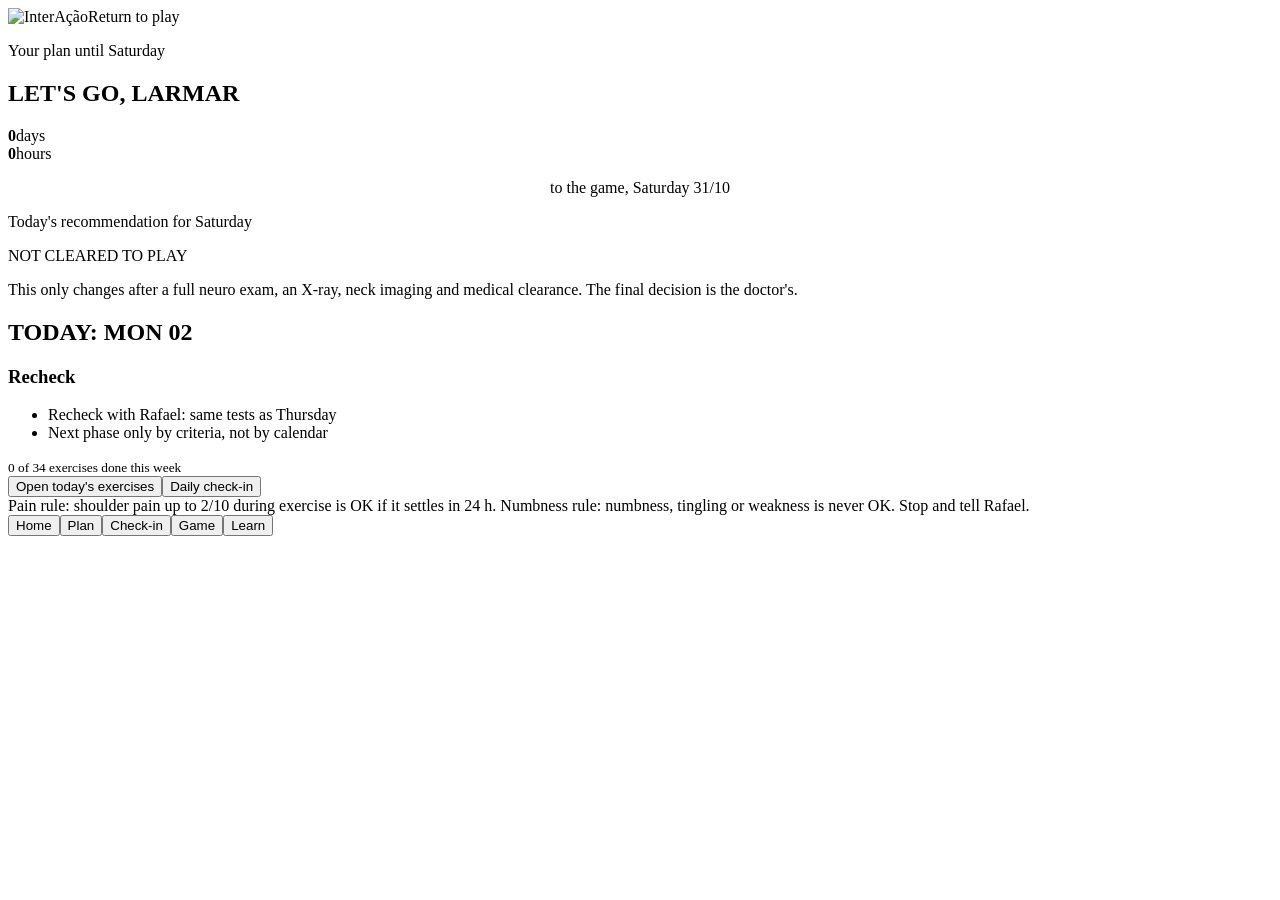
==== r/e8e15060fb34c5be218c7145/index.html @ 5620eea9 "Add rehab app (1/2)" ====
<!doctype html><html lang="en"><head><meta charset="utf-8"><meta name="viewport" content="width=device-width,initial-scale=1,viewport-fit=cover">
<meta name="robots" content="noindex,nofollow"><meta name="referrer" content="no-referrer"><meta name="theme-color" content="#08090A">
<title>Rehab plan</title><link rel="stylesheet" href="style.css"></head>
<body><header><img src="images/logo.svg" alt="InterAção"><span class="tag">Return to play</span></header>
<main><section id="home"></section><section id="day"></section><section id="check"></section><section id="game"></section><section id="learn"></section></main>
<div id="alert" class="alert"></div>
<nav><button data-t="home" onclick="go('home')">Home</button><button data-t="day" onclick="go('day')">Plan</button><button data-t="check" onclick="go('check')">Check-in</button><button data-t="game" onclick="go('game')">Game</button><button data-t="learn" onclick="go('learn')">Learn</button></nav>
<script src="app.js"></script></body></html>
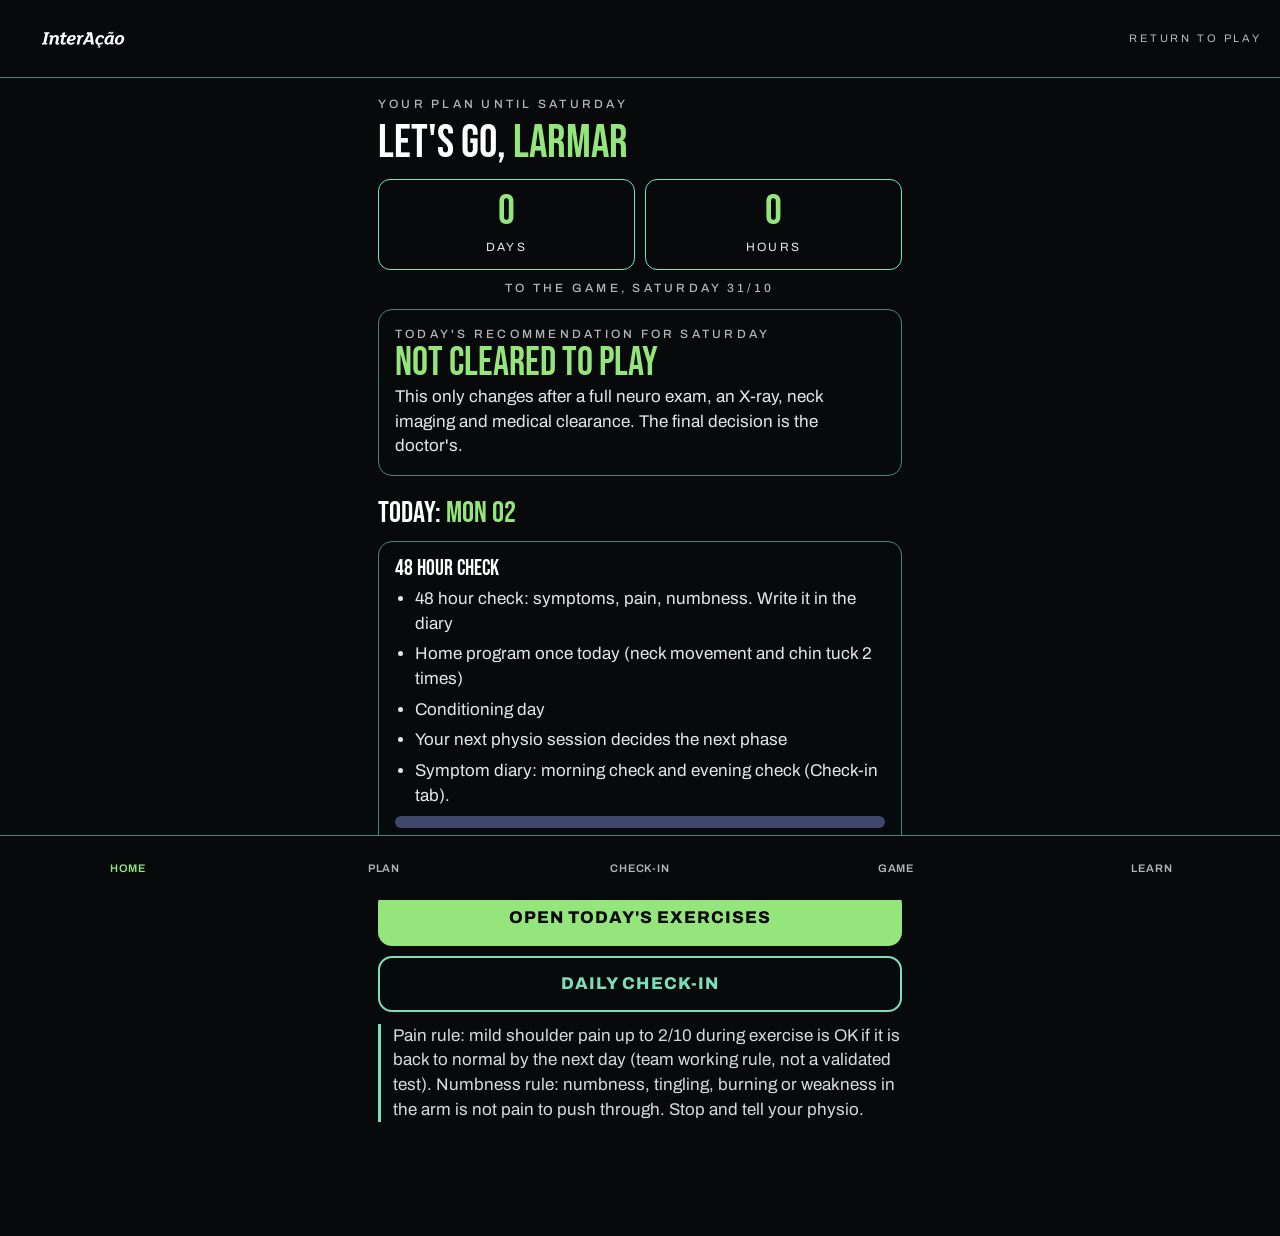
==== commit c5d113d6: "Patient app: PWA install support" ====
--- a/r/e8e15060fb34c5be218c7145/index.html
+++ b/r/e8e15060fb34c5be218c7145/index.html
@@ -1,6 +1,6 @@
 <!doctype html><html lang="en"><head><meta charset="utf-8"><meta name="viewport" content="width=device-width,initial-scale=1,viewport-fit=cover">
 <meta name="robots" content="noindex,nofollow"><meta name="referrer" content="no-referrer"><meta name="theme-color" content="#08090A">
-<title>Rehab plan</title><link rel="stylesheet" href="style.css"></head>
+<link rel="manifest" href="manifest.json"><link rel="icon" href="images/icon.svg" type="image/svg+xml"><link rel="apple-touch-icon" href="images/icon.svg"><meta name="apple-mobile-web-app-capable" content="yes"><meta name="mobile-web-app-capable" content="yes"><meta name="apple-mobile-web-app-title" content="Rehab"><title>Rehab plan</title><link rel="stylesheet" href="style.css"></head>
 <body><header><img src="images/logo.svg" alt="InterAção"><span class="tag">Return to play</span></header>
 <main><section id="home"></section><section id="day"></section><section id="check"></section><section id="game"></section><section id="learn"></section></main>
 <div id="alert" class="alert"></div>
--- a/r/e8e15060fb34c5be218c7145/style.css
+++ b/r/e8e15060fb34c5be218c7145/style.css
@@ -0,0 +1,55 @@
+@font-face{font-family:'Archivo';src:url([data-uri]) format('woff2');font-weight:400 900;font-display:swap}
+@font-face{font-family:'Bebas Neue';src:url([data-uri]) format('woff2');font-display:swap}
+*{box-sizing:border-box;margin:0;padding:0}
+html,body{background:#08090A;color:rgba(255,255,255,.9);font-family:'Archivo',system-ui,sans-serif;font-size:17px;line-height:1.45}
+body{padding-bottom:84px}
+header{display:flex;justify-content:space-between;align-items:center;padding:14px 18px;border-bottom:1px solid #4C8577}
+header img{width:130px;height:auto}
+header .tag{font-size:11px;letter-spacing:.26em;text-transform:uppercase;color:rgba(255,255,255,.7)}
+main{padding:18px;max-width:560px;margin:0 auto}
+h1,h2,h3{font-family:'Bebas Neue',sans-serif;font-weight:400;line-height:1.04;text-transform:uppercase;color:#fff}
+h1{font-size:46px;margin:6px 0 12px}h2{font-size:30px;margin:22px 0 10px}h3{font-size:22px;margin:0 0 6px}
+.k{color:#94E67C}.m{color:#7ADFBB}
+.micro{font-size:12px;font-weight:500;letter-spacing:.27em;text-transform:uppercase;color:rgba(255,255,255,.7)}
+.card{border:1px solid #4C8577;border-radius:14px;padding:16px;margin:12px 0;background:#08090A}
+.card.ind{background:#40476D;border-color:#40476D}
+.note{border-left:3px solid #7ADFBB;padding-left:12px;margin:12px 0;color:rgba(255,255,255,.85)}
+.no{font-family:'Bebas Neue';font-size:40px;color:#94E67C;line-height:1.04}
+.count{display:flex;gap:10px;margin:10px 0}
+.count div{flex:1;border:1px solid #7ADFBB;border-radius:12px;padding:10px;text-align:center}
+.count b{display:block;font-family:'Bebas Neue';font-size:42px;color:#94E67C;font-weight:400;line-height:1.04}
+.count span{font-size:12px;letter-spacing:.2em;text-transform:uppercase}
+.btn{display:block;width:100%;min-height:56px;border:0;border-radius:14px;background:#94E67C;color:#08090A;font:800 17px 'Archivo';text-transform:uppercase;letter-spacing:.06em;margin:10px 0;cursor:pointer;text-align:center;text-decoration:none;display:flex;align-items:center;justify-content:center;padding:8px 12px;line-height:1.2}
+.btn.alt{background:transparent;color:#7ADFBB;border:2px solid #7ADFBB}
+.days{display:flex;gap:8px;overflow-x:auto;padding:4px 0 10px}
+.days button{flex:none;min-width:64px;min-height:64px;border-radius:12px;border:1px solid #4C8577;background:#08090A;color:#fff;font:600 13px 'Archivo'}
+.days button b{display:block;font-family:'Bebas Neue';font-size:24px;font-weight:400}
+.days button.on{background:#7ADFBB;color:#08090A;border-color:#7ADFBB}
+.bar{height:12px;border-radius:6px;background:#40476D;overflow:hidden;margin:8px 0}
+.bar i{display:block;height:100%;background:#94E67C}
+.ex{display:flex;gap:12px;align-items:flex-start;padding:14px 0;border-bottom:1px solid #40476D}
+.ex label{flex:1}
+.chk{flex:none;width:34px;height:34px;accent-color:#94E67C;margin-top:4px}
+.img{width:100%;aspect-ratio:16/10;border:1px dashed #4C8577;border-radius:12px;display:flex;flex-direction:column;align-items:center;justify-content:center;margin:8px 0;color:rgba(255,255,255,.7);font-size:12px;text-align:center;padding:8px;overflow:hidden}
+.img img{width:100%;height:100%;object-fit:contain}
+.dose{display:inline-block;background:#7ADFBB;color:#08090A;font-weight:700;font-size:13px;padding:3px 10px;border-radius:20px;margin:4px 0}
+.stop{font-size:14px;color:rgba(255,255,255,.75)}
+.pend{display:inline-block;border:1px dashed #94E67C;color:#94E67C;font-size:12px;padding:1px 8px;border-radius:10px;font-weight:700}
+ul.l{padding-left:20px}ul.l li{margin:6px 0}
+.list li{list-style:none;display:flex;gap:12px;padding:10px 0;border-bottom:1px solid #40476D}
+.pain{display:grid;grid-template-columns:repeat(6,1fr);gap:6px}
+.pain button,.yn button{min-height:52px;border-radius:10px;border:1px solid #4C8577;background:#08090A;color:#fff;font:700 18px 'Archivo'}
+.pain button.on,.yn button.on{background:#94E67C;color:#08090A}
+.yn{display:grid;grid-template-columns:1fr 1fr;gap:8px}
+.where{display:grid;grid-template-columns:1fr 1fr;gap:8px}
+.where label{border:1px solid #4C8577;border-radius:10px;padding:12px;display:flex;gap:8px;align-items:center;min-height:52px}
+.where input{width:24px;height:24px;accent-color:#94E67C}
+.alert{position:fixed;inset:0;background:#08090A;z-index:20;padding:24px;overflow:auto;display:none}
+.alert.show{display:block}
+.alert .big{font-family:'Bebas Neue';font-size:64px;line-height:1.04;color:#94E67C}
+.alert.em{background:#40476D}
+nav{position:fixed;left:0;right:0;bottom:0;display:grid;grid-template-columns:repeat(5,1fr);background:#08090A;border-top:1px solid #4C8577;z-index:10}
+nav button{min-height:64px;background:none;border:0;color:rgba(255,255,255,.7);font:600 11px 'Archivo';letter-spacing:.08em;text-transform:uppercase}
+nav button.on{color:#94E67C}
+section{display:none}section.on{display:block}
+small{color:rgba(255,255,255,.7)}
